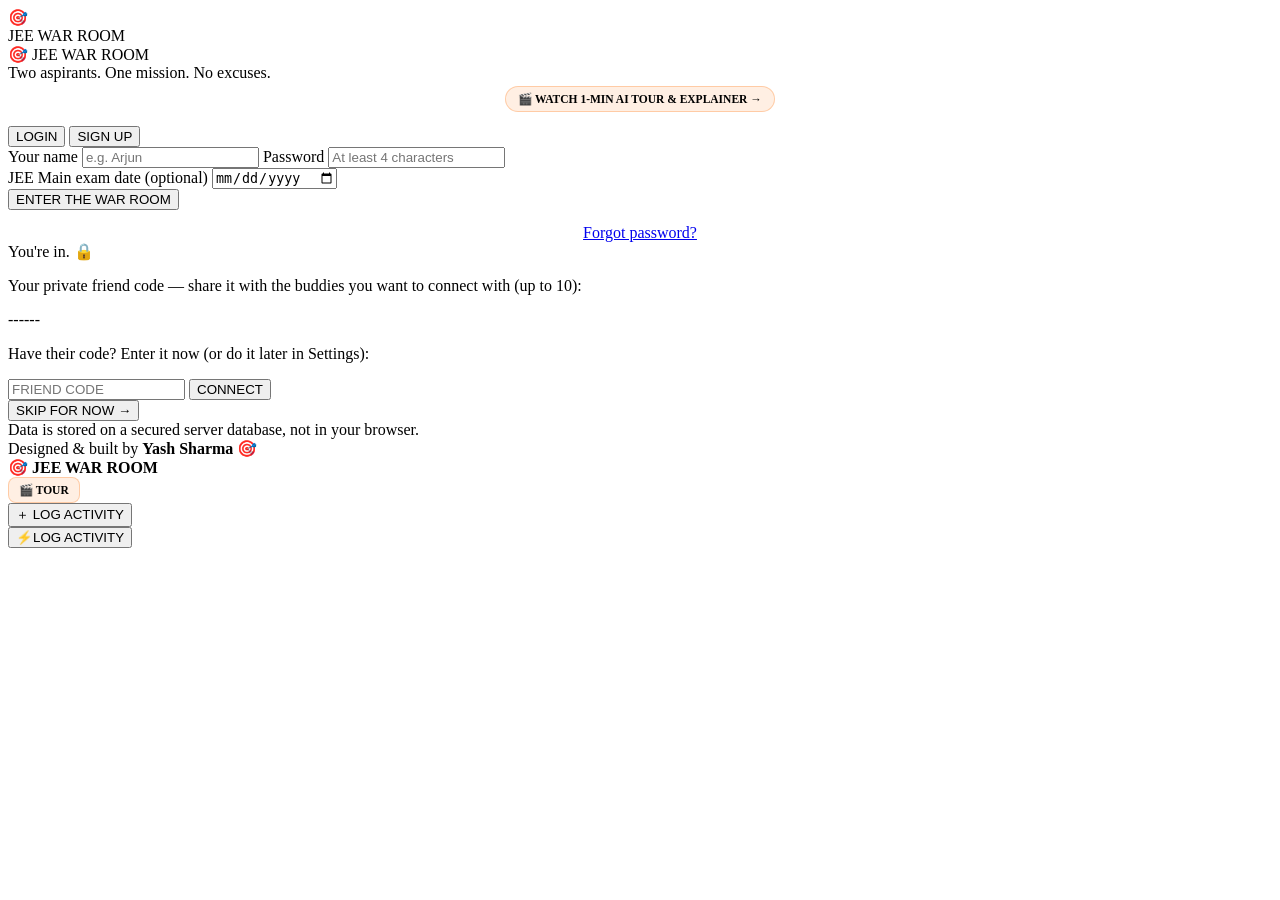
==== public/index.html @ 8f027e39 "Add Vercel Web Analytics setup # Vercel Web Analytics Implementation  ## Summary Successfully instal" ====
<!DOCTYPE html>
<html lang="en">
<head>
<meta charset="utf-8">
<meta name="viewport" content="width=device-width, initial-scale=1, viewport-fit=cover">
<meta name="theme-color" content="#0a0d13">
<title>JEE WAR ROOM</title>
<link rel="icon" href="data:image/svg+xml,<svg xmlns='http://www.w3.org/2000/svg' viewBox='0 0 100 100'><text y='.9em' font-size='90'>🎯</text></svg>">
<link rel="stylesheet" href="/styles.css?v=22">
</head>
<body>
<div id="boot" class="boot"><div class="boot-mark">🎯</div><div class="boot-txt">JEE WAR ROOM</div></div>

<!-- AUTH -->
<div id="auth" class="auth hidden">
  <div class="auth-card">
    <div class="auth-logo">🎯 <span>JEE WAR ROOM</span></div>
    <div class="auth-sub">Two aspirants. One mission. No excuses.</div>
        <div style="text-align:center;margin:4px 0 14px">
          <a href="/tour.html" style="display:inline-flex;align-items:center;gap:6px;background:rgba(255,122,26,0.12);border:1px solid rgba(255,122,26,0.3);color:var(--accent);font-size:11.5px;font-weight:700;padding:5px 12px;border-radius:999px;text-decoration:none">🎬 WATCH 1-MIN AI TOUR &amp; EXPLAINER →</a>
        </div>
    <div class="auth-tabs">
      <button id="tab-login" class="at active" onclick="App.authTab('login')">LOGIN</button>
      <button id="tab-signup" class="at" onclick="App.authTab('signup')">SIGN UP</button>
    </div>
    <form id="auth-form" onsubmit="return App.authSubmit(event)">
      <label>Your name</label>
      <input id="auth-name" maxlength="30" autocomplete="username" placeholder="e.g. Arjun" required>
      <label>Password</label>
      <input id="auth-pass" type="password" minlength="4" autocomplete="current-password" placeholder="At least 4 characters" required>
      <div id="signup-extra" class="hidden">
        <label>JEE Main exam date (optional)</label>
        <input id="auth-date" type="date">
      </div>
      <button class="btn-primary big" id="auth-btn" type="submit">ENTER THE WAR ROOM</button>
      <div id="auth-err" class="auth-err"></div>
      <div id="auth-forgot" style="margin-top:14px;text-align:center">
        <a class="linklike muted sm" href="javascript:void(0)" onclick="App.forgotPasswordModal()">Forgot password?</a>
      </div>
    </form>
    <div id="auth-after" class="hidden">
      <div class="after-title">You're in. 🔒</div>
      <p class="after-text">Your private friend code — share it with the buddies you want to connect with (up to 10):</p>
      <div class="mycode" id="after-code">------</div>
      <p class="after-text">Have their code? Enter it now (or do it later in Settings):</p>
      <div class="code-row">
        <input id="after-connect" maxlength="10" placeholder="FRIEND CODE">
        <button class="btn-primary" onclick="App.connectAfter()">CONNECT</button>
      </div>
      <button class="btn-ghost" onclick="App.enterApp()">SKIP FOR NOW →</button>
    </div>
  </div>
  <div class="auth-foot">Data is stored on a secured server database, not in your browser.</div>
  <div class="made-by">Designed &amp; built by <b>Yash Sharma</b> 🎯</div>
</div>

<!-- APP -->
<div id="app" class="app hidden">
  <aside class="sidenav" id="sidenav"></aside>
  <div class="main">
        <header class="topbar">
          <div class="brand">🎯 <b>JEE WAR ROOM</b></div>
          <div class="top-actions">
            <a href="/tour.html" class="tour-top-link" title="Watch AI Explainer Video Tour" style="display:inline-flex;align-items:center;gap:5px;background:rgba(255,122,26,0.12);border:1px solid rgba(255,122,26,0.3);color:var(--accent);font-size:11.5px;font-weight:700;padding:5px 10px;border-radius:8px;text-decoration:none">🎬 TOUR</a>
            <div class="countdown-chip" id="countdown-chip"></div>
            <button class="log-btn top" onclick="App.openLog()">＋ LOG ACTIVITY</button>
          </div>
        </header>
    <main id="view" class="view"></main>
  </div>
  <nav class="bottomnav" id="bottomnav"></nav>
  <button class="fab" id="fab" onclick="App.openLog()">⚡<span>LOG ACTIVITY</span></button>
</div>

<div id="modal-root"></div>
<div id="toast-root"></div>
<script src="/app.js?v=22"></script>
<!-- Vercel Web Analytics using @vercel/analytics package -->
<script type="module">
  import { inject } from 'https://esm.sh/@vercel/analytics@2.0.1';
  inject();
</script>
<!-- Vercel Speed Insights -->
<script>
  window.si = window.si || function () { (window.siq = window.siq || []).push(arguments); };
</script>
<script defer src="/_vercel/speed-insights/script.js"></script>
</body>
</html>
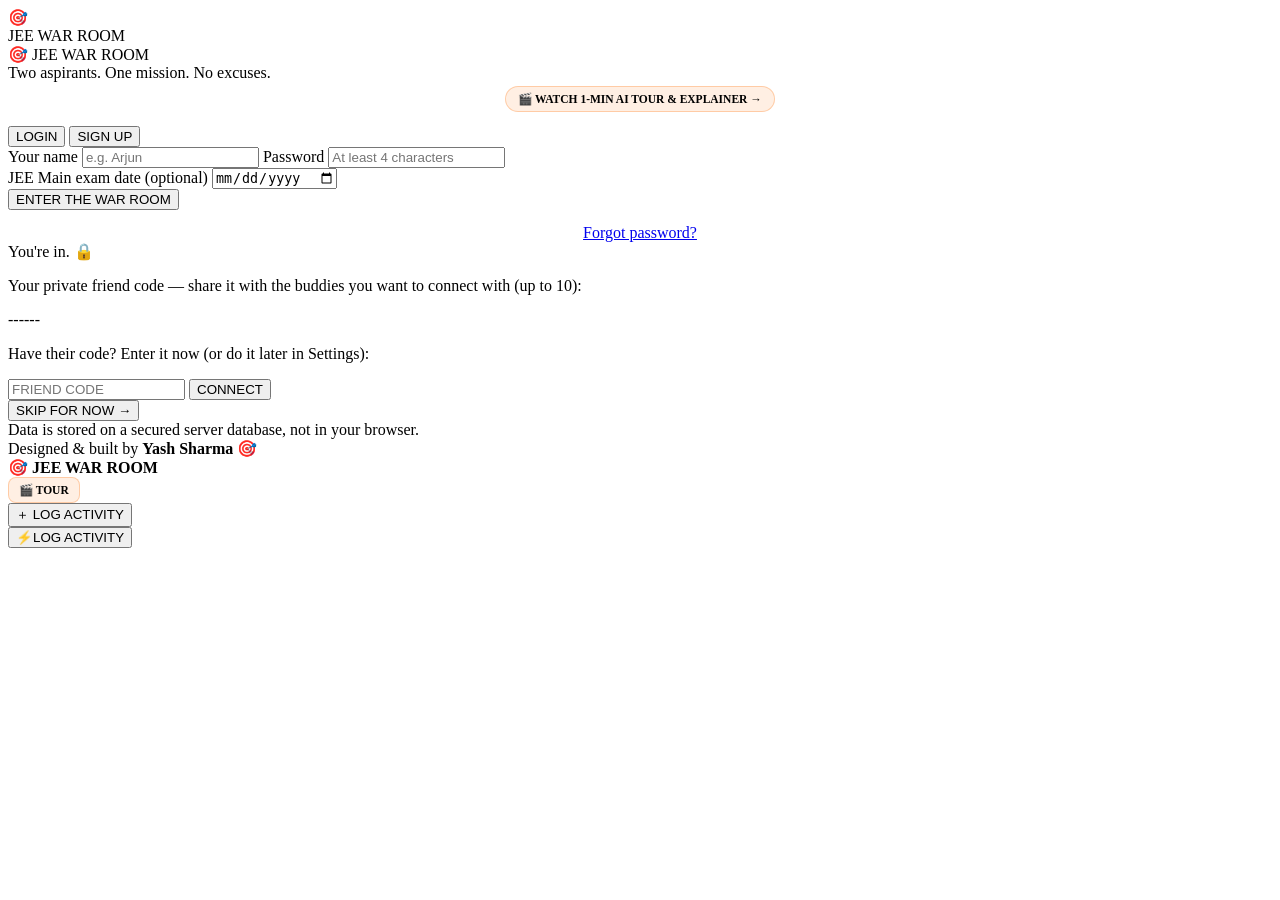
==== commit 8b7cd964: "Update index.html" ====
--- a/public/index.html
+++ b/public/index.html
@@ -1,6 +1,7 @@
 <!DOCTYPE html>
 <html lang="en">
 <head>
+<meta name="google-site-verification" content="MJjYH9lvp0oC_Q8fykyyxr65f0tzcBrbbza_BkIxn2E" />
 <meta charset="utf-8">
 <meta name="viewport" content="width=device-width, initial-scale=1, viewport-fit=cover">
 <meta name="theme-color" content="#0a0d13">
@@ -75,15 +76,12 @@
 <div id="modal-root"></div>
 <div id="toast-root"></div>
 <script src="/app.js?v=22"></script>
-<!-- Vercel Web Analytics using @vercel/analytics package -->
-<script type="module">
-  import { inject } from 'https://esm.sh/@vercel/analytics@2.0.1';
-  inject();
-</script>
-<!-- Vercel Speed Insights -->
+<!-- Vercel Web Analytics & Speed Insights -->
 <script>
+  window.va = window.va || function () { (window.vaq = window.vaq || []).push(arguments); };
   window.si = window.si || function () { (window.siq = window.siq || []).push(arguments); };
 </script>
+<script defer src="/_vercel/insights/script.js"></script>
 <script defer src="/_vercel/speed-insights/script.js"></script>
 </body>
 </html>
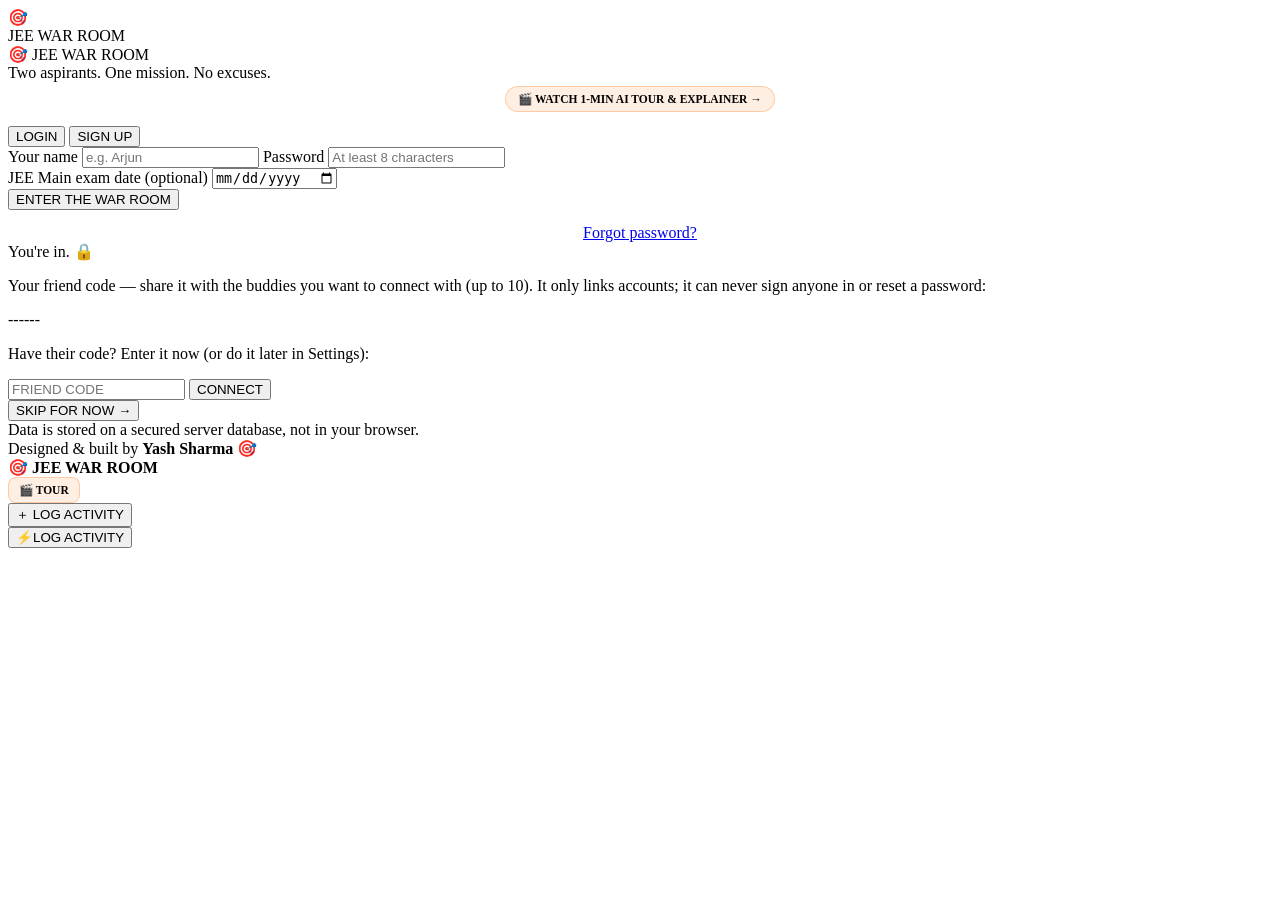
==== commit 667f611c: "security: replace friend-code password reset with one-time recovery codes The friend code was accept" ====
--- a/public/index.html
+++ b/public/index.html
@@ -7,7 +7,7 @@
 <meta name="theme-color" content="#0a0d13">
 <title>JEE WAR ROOM</title>
 <link rel="icon" href="data:image/svg+xml,<svg xmlns='http://www.w3.org/2000/svg' viewBox='0 0 100 100'><text y='.9em' font-size='90'>🎯</text></svg>">
-<link rel="stylesheet" href="/styles.css?v=22">
+<link rel="stylesheet" href="/styles.css?v=23">
 </head>
 <body>
 <div id="boot" class="boot"><div class="boot-mark">🎯</div><div class="boot-txt">JEE WAR ROOM</div></div>
@@ -28,7 +28,7 @@
       <label>Your name</label>
       <input id="auth-name" maxlength="30" autocomplete="username" placeholder="e.g. Arjun" required>
       <label>Password</label>
-      <input id="auth-pass" type="password" minlength="4" autocomplete="current-password" placeholder="At least 4 characters" required>
+      <input id="auth-pass" type="password" minlength="8" autocomplete="current-password" placeholder="At least 8 characters" required>
       <div id="signup-extra" class="hidden">
         <label>JEE Main exam date (optional)</label>
         <input id="auth-date" type="date">
@@ -41,7 +41,8 @@
     </form>
     <div id="auth-after" class="hidden">
       <div class="after-title">You're in. 🔒</div>
-      <p class="after-text">Your private friend code — share it with the buddies you want to connect with (up to 10):</p>
+      <p class="after-text">Your friend code — share it with the buddies you want to connect with (up to 10).
+        It only links accounts; it can never sign anyone in or reset a password:</p>
       <div class="mycode" id="after-code">------</div>
       <p class="after-text">Have their code? Enter it now (or do it later in Settings):</p>
       <div class="code-row">
@@ -75,13 +76,16 @@
 
 <div id="modal-root"></div>
 <div id="toast-root"></div>
-<script src="/app.js?v=22"></script>
-<!-- Vercel Web Analytics & Speed Insights -->
+<script src="/app.js?v=23"></script>
+<!-- Vercel Web Analytics using @vercel/analytics package -->
+<script type="module">
+  import { inject } from 'https://esm.sh/@vercel/analytics@2.0.1';
+  inject();
+</script>
+<!-- Vercel Speed Insights -->
 <script>
-  window.va = window.va || function () { (window.vaq = window.vaq || []).push(arguments); };
   window.si = window.si || function () { (window.siq = window.siq || []).push(arguments); };
 </script>
-<script defer src="/_vercel/insights/script.js"></script>
 <script defer src="/_vercel/speed-insights/script.js"></script>
 </body>
 </html>
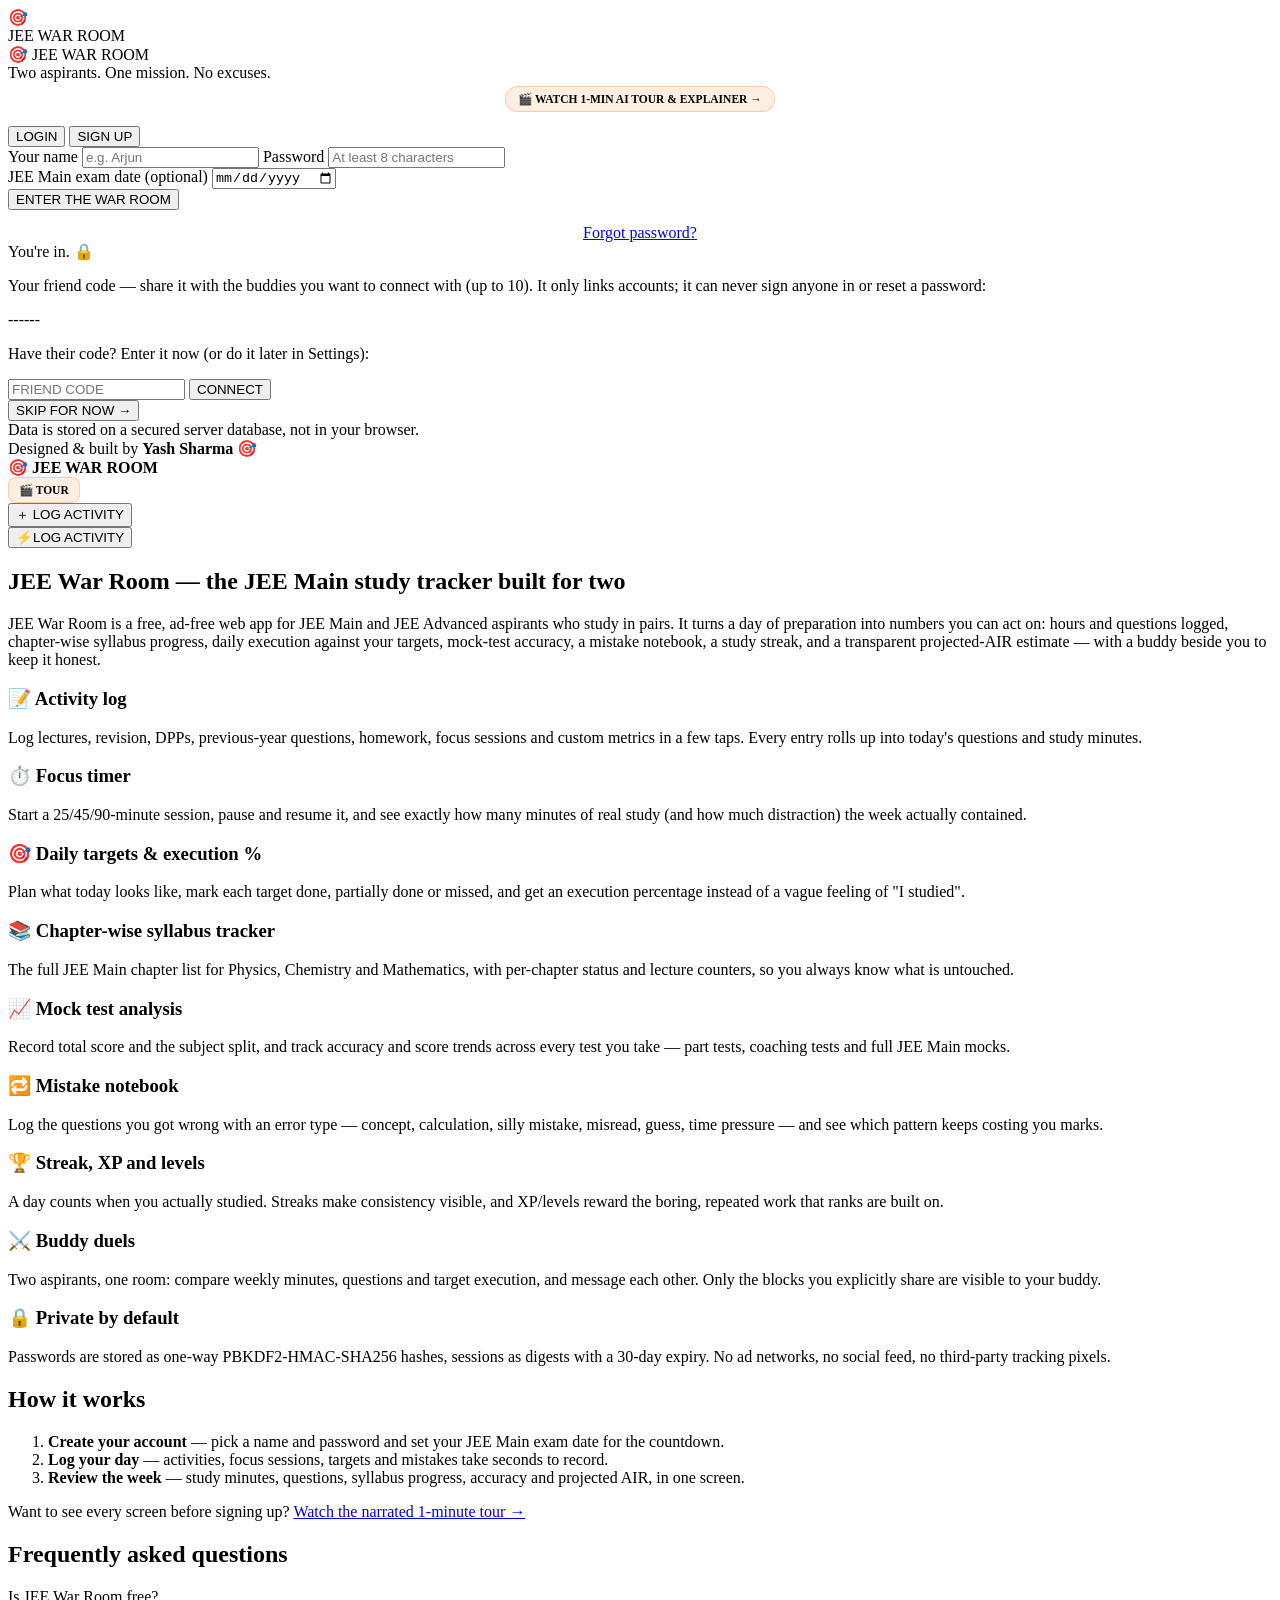
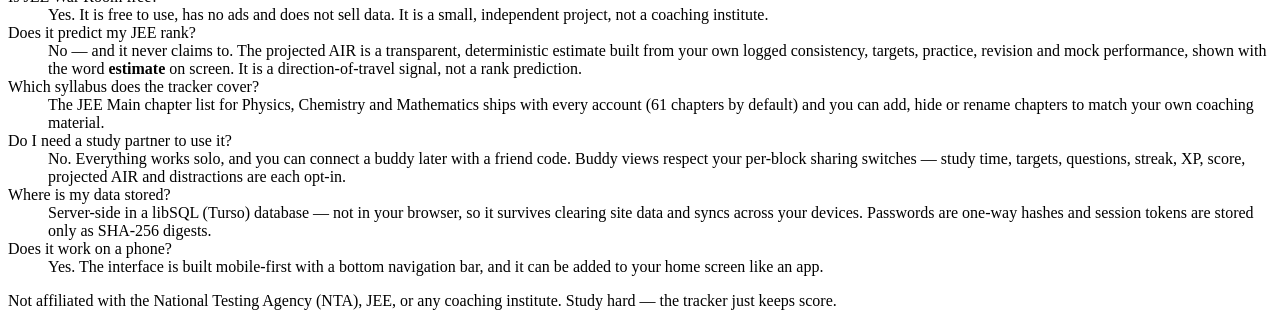
==== commit 1ec261f8: "fix: stop false sign-outs, restore the DB keepalive, and make the site findable Three separate probl" ====
--- a/public/index.html
+++ b/public/index.html
@@ -5,9 +5,31 @@
 <meta charset="utf-8">
 <meta name="viewport" content="width=device-width, initial-scale=1, viewport-fit=cover">
 <meta name="theme-color" content="#0a0d13">
-<title>JEE WAR ROOM</title>
+<title>JEE War Room — Free JEE Main Study Tracker, Syllabus &amp; Projected AIR</title>
+<meta name="description" content="Free JEE Main study tracker for serious aspirants: log DPPs, PYQs, lectures and mocks, track chapter-wise syllabus progress, keep a daily streak and watch a projected-AIR estimate move. No ads, no feeds, no clutter.">
+<meta name="robots" content="index, follow, max-snippet:-1, max-image-preview:large">
+<link rel="canonical" href="https://jee-war-room-three.vercel.app/">
+<!-- Social / chat preview cards (also what agentic browsers show when they cite the page) -->
+<meta property="og:type" content="website">
+<meta property="og:site_name" content="JEE War Room">
+<meta property="og:title" content="JEE War Room — Free JEE Main Study Tracker, Syllabus &amp; Projected AIR">
+<meta property="og:description" content="Log DPPs, PYQs, lectures, focus sessions and mocks. Track chapter-wise syllabus progress, keep a streak, and watch a transparent projected-AIR estimate move. Free, no ads.">
+<meta property="og:url" content="https://jee-war-room-three.vercel.app/">
+<meta property="og:image" content="https://jee-war-room-three.vercel.app/og.png">
+<meta property="og:image:width" content="1200">
+<meta property="og:image:height" content="630">
+<meta property="og:image:alt" content="JEE War Room — a dark, minimal JEE Main study tracker with an orange target mark">
+<meta name="twitter:card" content="summary_large_image">
+<meta name="twitter:title" content="JEE War Room — Free JEE Main Study Tracker &amp; Projected AIR">
+<meta name="twitter:description" content="Daily activity log, syllabus tracker, streak, mocks and a transparent projected-AIR estimate. Free, no ads.">
+<meta name="twitter:image" content="https://jee-war-room-three.vercel.app/og.png">
 <link rel="icon" href="data:image/svg+xml,<svg xmlns='http://www.w3.org/2000/svg' viewBox='0 0 100 100'><text y='.9em' font-size='90'>🎯</text></svg>">
-<link rel="stylesheet" href="/styles.css?v=23">
+<link rel="stylesheet" href="/styles.css?v=25">
+<!-- Start the app bundle download while the (small) HTML is still parsing:
+     the script tag below is at the end of <body>, so without this the fetch
+     only begins after parsing finishes — a full extra round trip on mobile.
+     URL must stay identical to the <script src> at the end of the file. -->
+<link rel="preload" href="/app.js?v=25" as="script">
 </head>
 <body>
 <div id="boot" class="boot"><div class="boot-mark">🎯</div><div class="boot-txt">JEE WAR ROOM</div></div>
@@ -74,14 +96,149 @@
   <button class="fab" id="fab" onclick="App.openLog()">⚡<span>LOG ACTIVITY</span></button>
 </div>
 
+<!-- ============================================================
+     PUBLIC CONTENT (server-rendered, crawlable)
+     The app itself is behind a login, so search engines and agentic
+     browsers otherwise see an empty shell. This section is real, honest
+     copy that is visible to logged-out visitors — app.js hides it once
+     the signed-in app renders (see enterApp()).
+     ============================================================ -->
+<section id="landing" class="landing">
+  <h1>JEE War Room — the JEE Main study tracker built for two</h1>
+  <p class="landing-lead">JEE War Room is a free, ad-free web app for JEE Main and JEE Advanced aspirants who
+    study in pairs. It turns a day of preparation into numbers you can act on: hours and questions logged,
+    chapter-wise syllabus progress, daily execution against your targets, mock-test accuracy, a mistake
+    notebook, a study streak, and a transparent projected-AIR estimate — with a buddy beside you to keep it honest.</p>
+
+  <div class="landing-grid">
+    <article><h3>📝 Activity log</h3><p>Log lectures, revision, DPPs, previous-year questions, homework, focus
+      sessions and custom metrics in a few taps. Every entry rolls up into today's questions and study minutes.</p></article>
+    <article><h3>⏱️ Focus timer</h3><p>Start a 25/45/90-minute session, pause and resume it, and see exactly how many
+      minutes of real study (and how much distraction) the week actually contained.</p></article>
+    <article><h3>🎯 Daily targets &amp; execution %</h3><p>Plan what today looks like, mark each target done,
+      partially done or missed, and get an execution percentage instead of a vague feeling of "I studied".</p></article>
+    <article><h3>📚 Chapter-wise syllabus tracker</h3><p>The full JEE Main chapter list for Physics, Chemistry and
+      Mathematics, with per-chapter status and lecture counters, so you always know what is untouched.</p></article>
+    <article><h3>📈 Mock test analysis</h3><p>Record total score and the subject split, and track accuracy and score
+      trends across every test you take — part tests, coaching tests and full JEE Main mocks.</p></article>
+    <article><h3>🔁 Mistake notebook</h3><p>Log the questions you got wrong with an error type — concept,
+      calculation, silly mistake, misread, guess, time pressure — and see which pattern keeps costing you marks.</p></article>
+    <article><h3>🏆 Streak, XP and levels</h3><p>A day counts when you actually studied. Streaks make
+      consistency visible, and XP/levels reward the boring, repeated work that ranks are built on.</p></article>
+    <article><h3>⚔️ Buddy duels</h3><p>Two aspirants, one room: compare weekly minutes, questions and target
+      execution, and message each other. Only the blocks you explicitly share are visible to your buddy.</p></article>
+    <article><h3>🔒 Private by default</h3><p>Passwords are stored as one-way PBKDF2-HMAC-SHA256 hashes, sessions
+      as digests with a 30-day expiry. No ad networks, no social feed, no third-party tracking pixels.</p></article>
+  </div>
+
+  <h2>How it works</h2>
+  <ol class="landing-steps">
+    <li><b>Create your account</b> — pick a name and password and set your JEE Main exam date for the countdown.</li>
+    <li><b>Log your day</b> — activities, focus sessions, targets and mistakes take seconds to record.</li>
+    <li><b>Review the week</b> — study minutes, questions, syllabus progress, accuracy and projected AIR, in one screen.</li>
+  </ol>
+  <p>Want to see every screen before signing up? <a href="/tour.html">Watch the narrated 1-minute tour →</a></p>
+
+  <h2>Frequently asked questions</h2>
+  <dl class="landing-faq">
+    <dt>Is JEE War Room free?</dt>
+    <dd>Yes. It is free to use, has no ads and does not sell data. It is a small, independent project, not a coaching institute.</dd>
+
+    <dt>Does it predict my JEE rank?</dt>
+    <dd>No — and it never claims to. The projected AIR is a transparent, deterministic estimate built from your own
+      logged consistency, targets, practice, revision and mock performance, shown with the word <b>estimate</b> on screen.
+      It is a direction-of-travel signal, not a rank prediction.</dd>
+
+    <dt>Which syllabus does the tracker cover?</dt>
+    <dd>The JEE Main chapter list for Physics, Chemistry and Mathematics ships with every account (61 chapters by
+      default) and you can add, hide or rename chapters to match your own coaching material.</dd>
+
+    <dt>Do I need a study partner to use it?</dt>
+    <dd>No. Everything works solo, and you can connect a buddy later with a friend code. Buddy views respect your
+      per-block sharing switches — study time, targets, questions, streak, XP, score, projected AIR and distractions
+      are each opt-in.</dd>
+
+    <dt>Where is my data stored?</dt>
+    <dd>Server-side in a libSQL (Turso) database — not in your browser, so it survives clearing site data and syncs
+      across your devices. Passwords are one-way hashes and session tokens are stored only as SHA-256 digests.</dd>
+
+    <dt>Does it work on a phone?</dt>
+    <dd>Yes. The interface is built mobile-first with a bottom navigation bar, and it can be added to your home screen
+      like an app.</dd>
+  </dl>
+
+  <p class="landing-foot">Not affiliated with the National Testing Agency (NTA), JEE, or any coaching institute.
+    Study hard — the tracker just keeps score.</p>
+</section>
+
+<script type="application/ld+json">
+{
+  "@context": "https://schema.org",
+  "@graph": [
+    {
+      "@type": "WebApplication",
+      "@id": "https://jee-war-room-three.vercel.app/#app",
+      "name": "JEE War Room",
+      "url": "https://jee-war-room-three.vercel.app/",
+      "applicationCategory": "EducationalApplication",
+      "operatingSystem": "Any modern web browser (desktop and mobile)",
+      "inLanguage": "en-IN",
+      "description": "Free JEE Main study tracker for aspirants who study in pairs: daily activity log, focus timer, targets with execution percentage, chapter-wise syllabus progress, mock analysis, mistake notebook, streak, XP and a transparent projected-AIR estimate.",
+      "offers": { "@type": "Offer", "price": "0", "priceCurrency": "INR" },
+      "featureList": [
+        "Daily study activity log (lectures, revision, DPPs, PYQs, homework)",
+        "Focus timer with pause and resume",
+        "Daily targets with execution percentage",
+        "Chapter-wise JEE Main syllabus tracker",
+        "Mock test score and accuracy analysis",
+        "Mistake notebook with error types",
+        "Study streak, XP and levels",
+        "Buddy comparison with per-block sharing controls",
+        "Transparent projected-AIR estimate (not a rank prediction)"
+      ],
+      "isAccessibleForFree": true
+    },
+    {
+      "@type": "WebSite",
+      "@id": "https://jee-war-room-three.vercel.app/#website",
+      "url": "https://jee-war-room-three.vercel.app/",
+      "name": "JEE War Room",
+      "description": "Free JEE Main study tracker, syllabus progress and projected-AIR estimate for two aspirants studying together.",
+      "inLanguage": "en-IN"
+    },
+    {
+      "@type": "FAQPage",
+      "@id": "https://jee-war-room-three.vercel.app/#faq",
+      "mainEntity": [
+        { "@type": "Question", "name": "Is JEE War Room free?",
+          "acceptedAnswer": { "@type": "Answer", "text": "Yes. It is free to use, has no ads and does not sell data. It is a small, independent project, not a coaching institute." } },
+        { "@type": "Question", "name": "Does JEE War Room predict my JEE rank?",
+          "acceptedAnswer": { "@type": "Answer", "text": "No. The projected AIR is a transparent, deterministic estimate built from your logged consistency, targets, practice, revision and mock performance. It is a direction-of-travel signal, not a rank prediction." } },
+        { "@type": "Question", "name": "Which syllabus does the tracker cover?",
+          "acceptedAnswer": { "@type": "Answer", "text": "The JEE Main chapter list for Physics, Chemistry and Mathematics ships with every account (61 chapters by default), and chapters can be added, hidden or renamed to match your own coaching material." } },
+        { "@type": "Question", "name": "Do I need a study partner to use JEE War Room?",
+          "acceptedAnswer": { "@type": "Answer", "text": "No. It works solo; a buddy can be connected later with a friend code, and every shared block (study time, targets, questions, streak, XP, score, projected AIR, distractions) is opt-in." } },
+        { "@type": "Question", "name": "Where is my data stored?",
+          "acceptedAnswer": { "@type": "Answer", "text": "Server-side in a libSQL (Turso) database, not in the browser. Passwords are stored as one-way PBKDF2-HMAC-SHA256 hashes and session tokens only as SHA-256 digests." } },
+        { "@type": "Question", "name": "Does JEE War Room work on a phone?",
+          "acceptedAnswer": { "@type": "Answer", "text": "Yes. The interface is mobile-first with a bottom navigation bar and can be added to your home screen like an app." } }
+      ]
+    }
+  ]
+}
+</script>
+
 <div id="modal-root"></div>
 <div id="toast-root"></div>
-<script src="/app.js?v=23"></script>
-<!-- Vercel Web Analytics using @vercel/analytics package -->
-<script type="module">
-  import { inject } from 'https://esm.sh/@vercel/analytics@2.0.1';
-  inject();
-</script>
+<script src="/app.js?v=25"></script>
+<!-- Vercel Web Analytics — the platform's own same-origin script (deferred).
+     This used to `import` @vercel/analytics from esm.sh, a THIRD-PARTY origin:
+     every first load paid DNS + TLS + module-graph fetches to esm.sh before it
+     could even start, and the CSP in server.py (`script-src 'self'`) blocks it
+     outright on the self-hosted/Hugging Face deployment. The script below is
+     served by Vercel from this origin, does the same job, and never blocks the
+     page. -->
+<script defer src="/_vercel/insights/script.js"></script>
 <!-- Vercel Speed Insights -->
 <script>
   window.si = window.si || function () { (window.siq = window.siq || []).push(arguments); };
